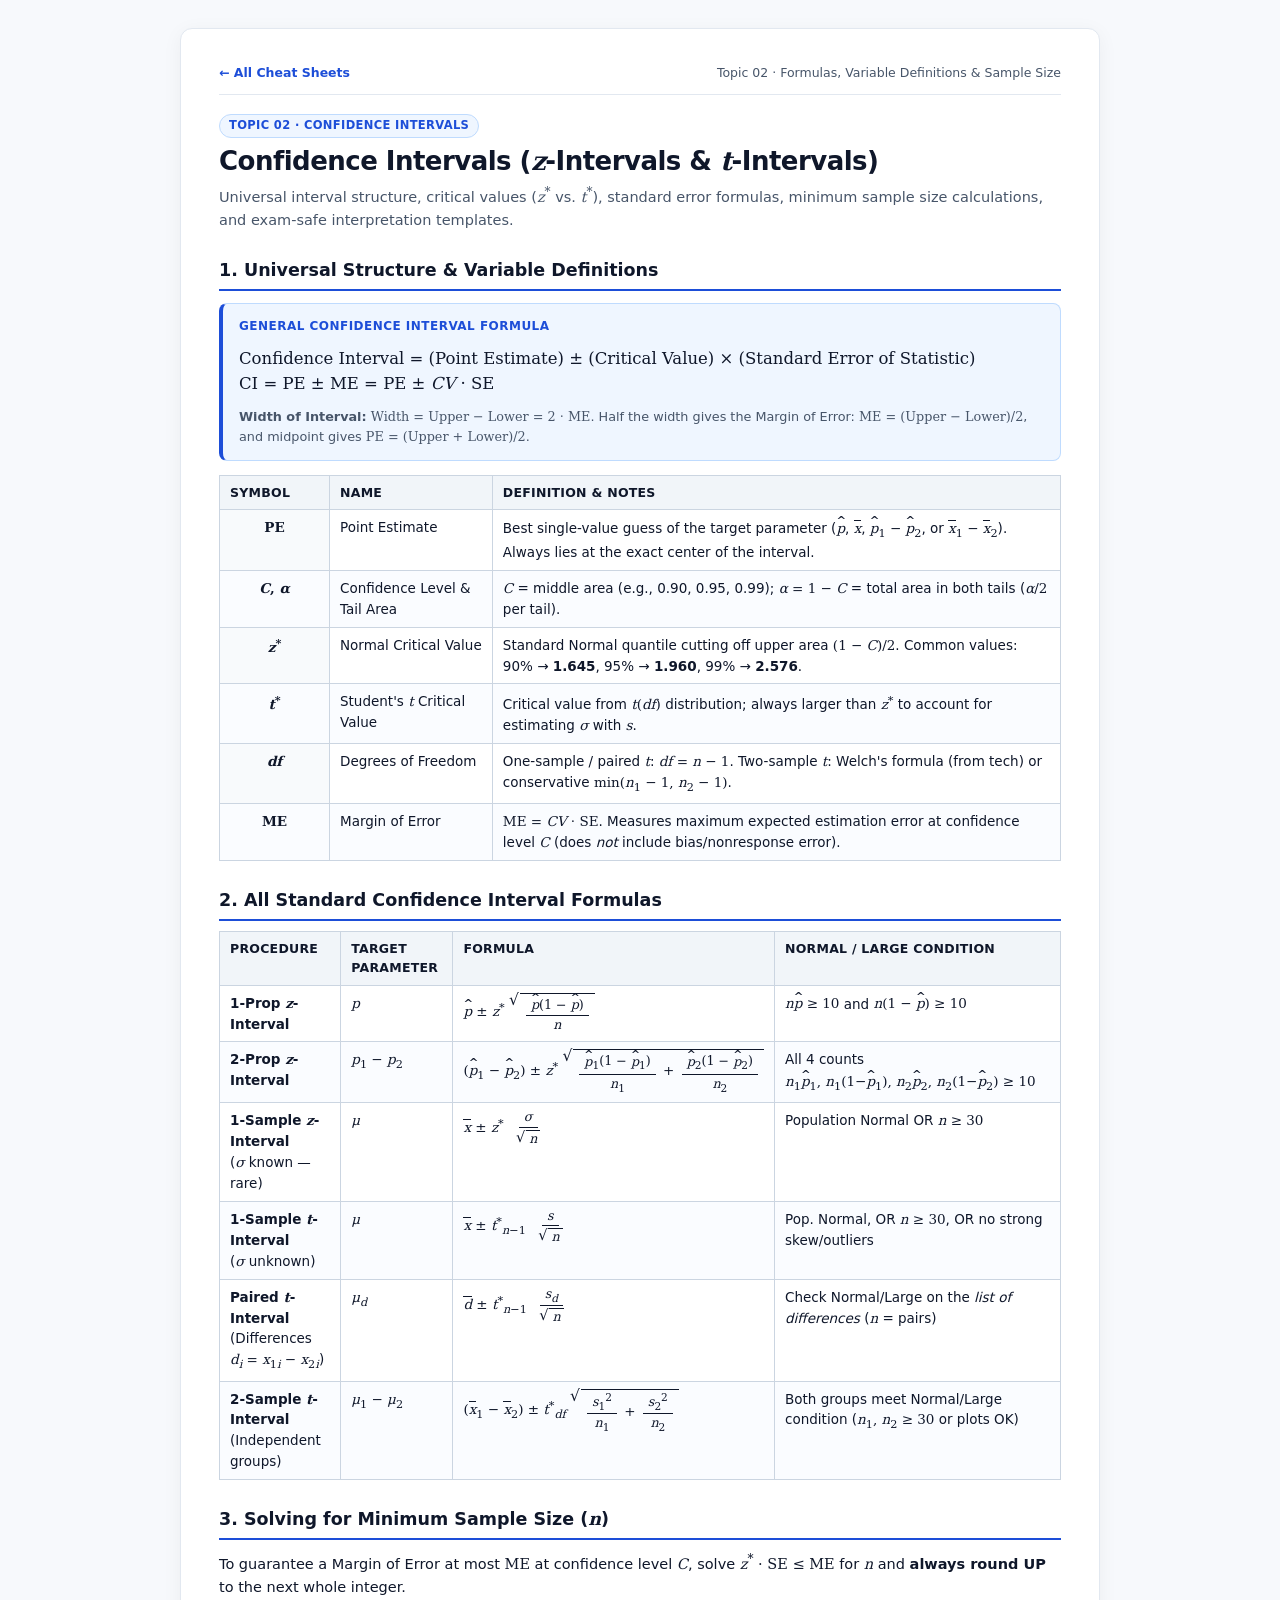
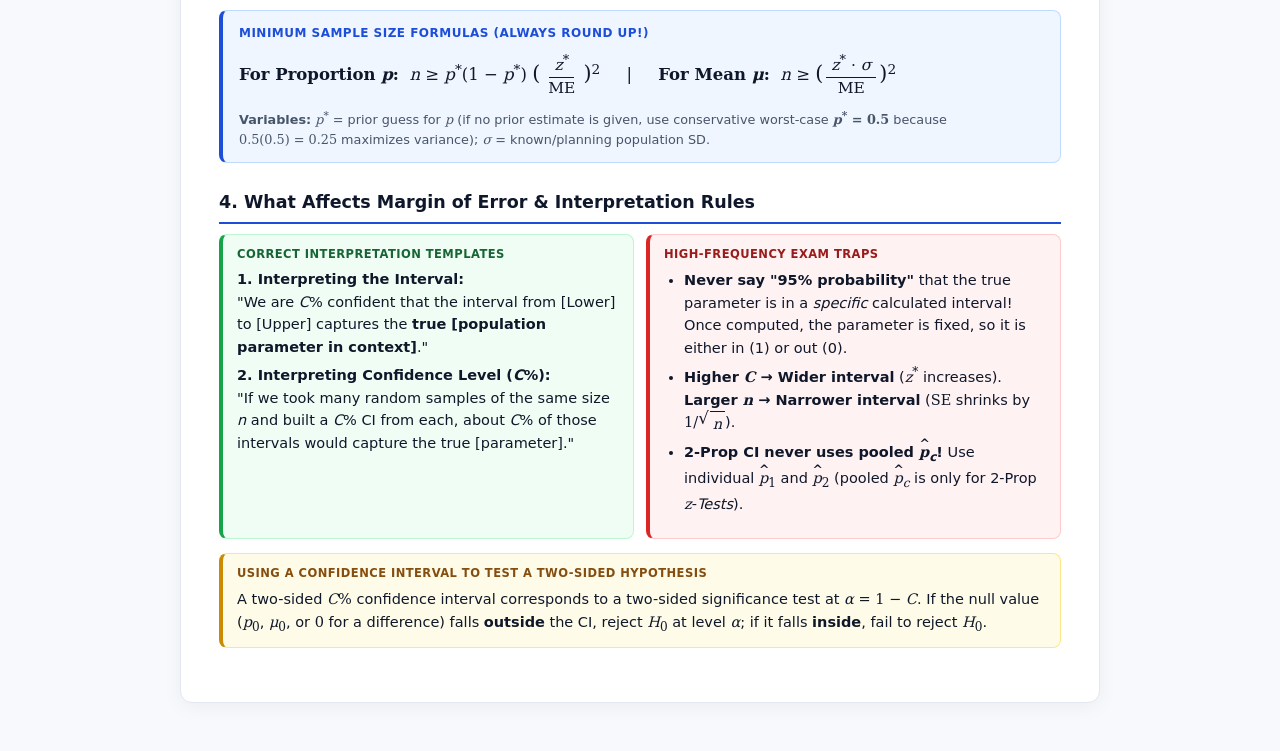
==== confidence-intervals.html @ 9863756f "feat(topic-02): confidence intervals, z and t" ====
<!DOCTYPE html>
<html lang="en">
<head>
  <meta charset="UTF-8" />
  <meta name="viewport" content="width=device-width, initial-scale=1.0" />
  <title>Confidence Intervals (z &amp; t Intervals) — Stats Cheat Sheet</title>
  <link rel="stylesheet" href="styles.css" />
</head>
<body>
  <div class="page">
    <div class="topbar no-print">
      <a href="index.html">← All Cheat Sheets</a>
      <span>Topic 02 · Formulas, Variable Definitions &amp; Sample Size</span>
    </div>

    <span class="badge">Topic 02 · Confidence Intervals</span>
    <h1>Confidence Intervals (<span class="m"><i>z</i></span>-Intervals &amp; <span class="m"><i>t</i></span>-Intervals)</h1>
    <p class="subtitle">
      Universal interval structure, critical values (<span class="m"><i>z</i><sup>*</sup></span> vs. <span class="m"><i>t</i><sup>*</sup></span>), standard error formulas, minimum sample size calculations, and exam-safe interpretation templates.
    </p>

    <h2>1. Universal Structure &amp; Variable Definitions</h2>

    <div class="formula-card">
      <div class="formula-title">General Confidence Interval Formula</div>
      <div class="formula-main">
        <span class="m">
          Confidence Interval = (Point Estimate) &plusmn; (Critical Value) &times; (Standard Error of Statistic)
          <br />
          CI = PE &plusmn; ME = PE &plusmn; <i>CV</i> &middot; SE
        </span>
      </div>
      <div class="formula-note">
        <strong>Width of Interval:</strong> <span class="m">Width = Upper &minus; Lower = 2 &middot; ME</span>. Half the width gives the Margin of Error: <span class="m">ME = (Upper &minus; Lower)/2</span>, and midpoint gives <span class="m">PE = (Upper + Lower)/2</span>.
      </div>
    </div>

    <table>
      <thead>
        <tr>
          <th>Symbol</th>
          <th>Name</th>
          <th>Definition &amp; Notes</th>
        </tr>
      </thead>
      <tbody>
        <tr>
          <td class="sym-col"><span class="m">PE</span></td>
          <td>Point Estimate</td>
          <td>Best single-value guess of the target parameter (<span class="m"><span class="hat-wrap">p</span></span>, <span class="xbar">x</span>, <span class="m"><span class="hat-wrap">p</span><sub>1</sub> &minus; <span class="hat-wrap">p</span><sub>2</sub></span>, or <span class="m"><span class="xbar">x</span><sub>1</sub> &minus; <span class="xbar">x</span><sub>2</sub></span>). Always lies at the exact center of the interval.</td>
        </tr>
        <tr>
          <td class="sym-col"><span class="m"><i>C</i>, <i>&alpha;</i></span></td>
          <td>Confidence Level &amp; Tail Area</td>
          <td><span class="m"><i>C</i></span> = middle area (e.g., 0.90, 0.95, 0.99); <span class="m"><i>&alpha;</i> = 1 &minus; <i>C</i></span> = total area in both tails (<span class="m"><i>&alpha;</i>/2</span> per tail).</td>
        </tr>
        <tr>
          <td class="sym-col"><span class="m"><i>z</i><sup>*</sup></span></td>
          <td>Normal Critical Value</td>
          <td>Standard Normal quantile cutting off upper area <span class="m">(1 &minus; <i>C</i>)/2</span>. Common values: 90% &rarr; <strong>1.645</strong>, 95% &rarr; <strong>1.960</strong>, 99% &rarr; <strong>2.576</strong>.</td>
        </tr>
        <tr>
          <td class="sym-col"><span class="m"><i>t</i><sup>*</sup></span></td>
          <td>Student's <span class="m"><i>t</i></span> Critical Value</td>
          <td>Critical value from <span class="m"><i>t</i>(<i>df</i>)</span> distribution; always larger than <span class="m"><i>z</i><sup>*</sup></span> to account for estimating <span class="m"><i>&sigma;</i></span> with <span class="m"><i>s</i></span>.</td>
        </tr>
        <tr>
          <td class="sym-col"><span class="m"><i>df</i></span></td>
          <td>Degrees of Freedom</td>
          <td>One-sample / paired <span class="m"><i>t</i></span>: <span class="m"><i>df</i> = <i>n</i> &minus; 1</span>. Two-sample <span class="m"><i>t</i></span>: Welch's formula (from tech) or conservative <span class="m">min(<i>n</i><sub>1</sub> &minus; 1, <i>n</i><sub>2</sub> &minus; 1)</span>.</td>
        </tr>
        <tr>
          <td class="sym-col"><span class="m">ME</span></td>
          <td>Margin of Error</td>
          <td><span class="m">ME = <i>CV</i> &middot; SE</span>. Measures maximum expected estimation error at confidence level <span class="m"><i>C</i></span> (does <em>not</em> include bias/nonresponse error).</td>
        </tr>
      </tbody>
    </table>

    <h2>2. All Standard Confidence Interval Formulas</h2>
    <table>
      <thead>
        <tr>
          <th>Procedure</th>
          <th>Target Parameter</th>
          <th>Formula</th>
          <th>Normal / Large Condition</th>
        </tr>
      </thead>
      <tbody>
        <tr>
          <td><strong>1-Prop <span class="m"><i>z</i></span>-Interval</strong></td>
          <td><span class="m"><i>p</i></span></td>
          <td>
            <span class="m"><span class="hat-wrap">p</span> &plusmn; <i>z</i><sup>*</sup> <span class="radic"><span class="r-sign">&radic;</span><span class="r-body"><span class="frac"><span class="num"><span class="hat-wrap">p</span>(1 &minus; <span class="hat-wrap">p</span>)</span><span class="den"><i>n</i></span></span></span></span></span>
          </td>
          <td><span class="m"><i>n</i><span class="hat-wrap">p</span> &ge; 10</span> and <span class="m"><i>n</i>(1 &minus; <span class="hat-wrap">p</span>) &ge; 10</span></td>
        </tr>
        <tr>
          <td><strong>2-Prop <span class="m"><i>z</i></span>-Interval</strong></td>
          <td><span class="m"><i>p</i><sub>1</sub> &minus; <i>p</i><sub>2</sub></span></td>
          <td>
            <span class="m">(<span class="hat-wrap">p</span><sub>1</sub> &minus; <span class="hat-wrap">p</span><sub>2</sub>) &plusmn; <i>z</i><sup>*</sup> <span class="radic"><span class="r-sign">&radic;</span><span class="r-body"><span class="frac"><span class="num"><span class="hat-wrap">p</span><sub>1</sub>(1 &minus; <span class="hat-wrap">p</span><sub>1</sub>)</span><span class="den"><i>n</i><sub>1</sub></span></span> + <span class="frac"><span class="num"><span class="hat-wrap">p</span><sub>2</sub>(1 &minus; <span class="hat-wrap">p</span><sub>2</sub>)</span><span class="den"><i>n</i><sub>2</sub></span></span></span></span></span>
          </td>
          <td>All 4 counts <span class="m"><i>n</i><sub>1</sub><span class="hat-wrap">p</span><sub>1</sub>, <i>n</i><sub>1</sub>(1&minus;<span class="hat-wrap">p</span><sub>1</sub>), <i>n</i><sub>2</sub><span class="hat-wrap">p</span><sub>2</sub>, <i>n</i><sub>2</sub>(1&minus;<span class="hat-wrap">p</span><sub>2</sub>) &ge; 10</span></td>
        </tr>
        <tr>
          <td><strong>1-Sample <span class="m"><i>z</i></span>-Interval</strong><br />(<span class="m"><i>&sigma;</i></span> known — rare)</td>
          <td><span class="m"><i>&mu;</i></span></td>
          <td>
            <span class="m"><span class="xbar">x</span> &plusmn; <i>z</i><sup>*</sup> <span class="frac"><span class="num"><i>&sigma;</i></span><span class="den"><span class="radic"><span class="r-sign">&radic;</span><span class="r-body"><i>n</i></span></span></span></span></span>
          </td>
          <td>Population Normal OR <span class="m"><i>n</i> &ge; 30</span></td>
        </tr>
        <tr>
          <td><strong>1-Sample <span class="m"><i>t</i></span>-Interval</strong><br />(<span class="m"><i>&sigma;</i></span> unknown)</td>
          <td><span class="m"><i>&mu;</i></span></td>
          <td>
            <span class="m"><span class="xbar">x</span> &plusmn; <i>t</i><sup>*</sup><sub><i>n</i>&minus;1</sub> <span class="frac"><span class="num"><i>s</i></span><span class="den"><span class="radic"><span class="r-sign">&radic;</span><span class="r-body"><i>n</i></span></span></span></span></span>
          </td>
          <td>Pop. Normal, OR <span class="m"><i>n</i> &ge; 30</span>, OR no strong skew/outliers</td>
        </tr>
        <tr>
          <td><strong>Paired <span class="m"><i>t</i></span>-Interval</strong><br />(Differences <span class="m"><i>d<sub>i</sub></i> = <i>x</i><sub>1<i>i</i></sub> &minus; <i>x</i><sub>2<i>i</i></sub></span>)</td>
          <td><span class="m"><i>&mu;<sub>d</sub></i></span></td>
          <td>
            <span class="m"><span class="xbar">d</span> &plusmn; <i>t</i><sup>*</sup><sub><i>n</i>&minus;1</sub> <span class="frac"><span class="num"><i>s<sub>d</sub></i></span><span class="den"><span class="radic"><span class="r-sign">&radic;</span><span class="r-body"><i>n</i></span></span></span></span></span>
          </td>
          <td>Check Normal/Large on the <em>list of differences</em> (<span class="m"><i>n</i></span> = pairs)</td>
        </tr>
        <tr>
          <td><strong>2-Sample <span class="m"><i>t</i></span>-Interval</strong><br />(Independent groups)</td>
          <td><span class="m"><i>&mu;</i><sub>1</sub> &minus; <i>&mu;</i><sub>2</sub></span></td>
          <td>
            <span class="m">(<span class="xbar">x</span><sub>1</sub> &minus; <span class="xbar">x</span><sub>2</sub>) &plusmn; <i>t</i><sup>*</sup><sub><i>df</i></sub> <span class="radic"><span class="r-sign">&radic;</span><span class="r-body"><span class="frac"><span class="num"><i>s</i><sub>1</sub><sup>2</sup></span><span class="den"><i>n</i><sub>1</sub></span></span> + <span class="frac"><span class="num"><i>s</i><sub>2</sub><sup>2</sup></span><span class="den"><i>n</i><sub>2</sub></span></span></span></span></span>
          </td>
          <td>Both groups meet Normal/Large condition (<span class="m"><i>n</i><sub>1</sub>, <i>n</i><sub>2</sub> &ge; 30</span> or plots OK)</td>
        </tr>
      </tbody>
    </table>

    <h2>3. Solving for Minimum Sample Size (<span class="m"><i>n</i></span>)</h2>
    <p>
      To guarantee a Margin of Error at most <span class="m">ME</span> at confidence level <span class="m"><i>C</i></span>, solve <span class="m"><i>z</i><sup>*</sup> &middot; SE &le; ME</span> for <span class="m"><i>n</i></span> and <strong>always round UP</strong> to the next whole integer.
    </p>

    <div class="formula-card">
      <div class="formula-title">Minimum Sample Size Formulas (Always Round Up!)</div>
      <div class="formula-main">
        <span class="m">
          <strong>For Proportion <span class="m"><i>p</i></span>:</strong>&nbsp;
          <i>n</i> &ge; <i>p</i><sup>*</sup>(1 &minus; <i>p</i><sup>*</sup>)
          <span style="font-size: 1.25em;">(</span><span class="frac"><span class="num"><i>z</i><sup>*</sup></span><span class="den">ME</span></span><span style="font-size: 1.25em;">)</span><sup>2</sup>
          &nbsp;&nbsp;&nbsp;&nbsp;|&nbsp;&nbsp;&nbsp;&nbsp;
          <strong>For Mean <span class="m"><i>&mu;</i></span>:</strong>&nbsp;
          <i>n</i> &ge;
          <span style="font-size: 1.25em;">(</span><span class="frac"><span class="num"><i>z</i><sup>*</sup> &middot; <i>&sigma;</i></span><span class="den">ME</span></span><span style="font-size: 1.25em;">)</span><sup>2</sup>
        </span>
      </div>
      <div class="formula-note">
        <strong>Variables:</strong> <span class="m"><i>p</i><sup>*</sup></span> = prior guess for <span class="m"><i>p</i></span> (if no prior estimate is given, use conservative worst-case <strong><span class="m"><i>p</i><sup>*</sup> = 0.5</span></strong> because <span class="m">0.5(0.5) = 0.25</span> maximizes variance); <span class="m"><i>&sigma;</i></span> = known/planning population SD.
      </div>
    </div>

    <h2>4. What Affects Margin of Error &amp; Interpretation Rules</h2>
    <div class="grid-2">
      <div class="box-ok">
        <div class="box-label">Correct Interpretation Templates</div>
        <p style="margin-bottom: 6px;">
          <strong>1. Interpreting the Interval:</strong><br />
          "We are <em>C</em>% confident that the interval from [Lower] to [Upper] captures the <strong>true [population parameter in context]</strong>."
        </p>
        <p style="margin-bottom: 0;">
          <strong>2. Interpreting Confidence Level (<em>C</em>%):</strong><br />
          "If we took many random samples of the same size <em>n</em> and built a <em>C</em>% CI from each, about <em>C</em>% of those intervals would capture the true [parameter]."
        </p>
      </div>
      <div class="box-warn">
        <div class="box-label">High-Frequency Exam Traps</div>
        <ul>
          <li><strong>Never say "95% probability"</strong> that the true parameter is in a <em>specific</em> calculated interval! Once computed, the parameter is fixed, so it is either in (1) or out (0).</li>
          <li><strong>Higher <span class="m"><i>C</i></span> &rarr; Wider interval</strong> (<span class="m"><i>z</i><sup>*</sup></span> increases). <strong>Larger <span class="m"><i>n</i></span> &rarr; Narrower interval</strong> (<span class="m">SE</span> shrinks by <span class="m">1/<span class="radic"><span class="r-sign">&radic;</span><span class="r-body"><i>n</i></span></span></span>).</li>
          <li><strong>2-Prop CI never uses pooled <span class="hat-wrap">p</span><sub><i>c</i></sub>!</strong> Use individual <span class="m"><span class="hat-wrap">p</span><sub>1</sub></span> and <span class="m"><span class="hat-wrap">p</span><sub>2</sub></span> (pooled <span class="m"><span class="hat-wrap">p</span><sub><i>c</i></sub></span> is only for 2-Prop <span class="m"><i>z</i></span>-<em>Tests</em>).</li>
        </ul>
      </div>
    </div>

    <div class="box-note">
      <div class="box-label">Using a Confidence Interval to Test a Two-Sided Hypothesis</div>
      <p style="margin-bottom: 0;">
        A two-sided <span class="m"><i>C</i>%</span> confidence interval corresponds to a two-sided significance test at <span class="m"><i>&alpha;</i> = 1 &minus; <i>C</i></span>.
        If the null value (<span class="m"><i>p</i><sub>0</sub></span>, <span class="m"><i>&mu;</i><sub>0</sub></span>, or <span class="m">0</span> for a difference) falls <strong>outside</strong> the CI, reject <span class="m"><i>H</i><sub>0</sub></span> at level <span class="m"><i>&alpha;</i></span>; if it falls <strong>inside</strong>, fail to reject <span class="m"><i>H</i><sub>0</sub></span>.
      </p>
    </div>
  </div>
</body>
</html>
---- styles.css ----
/* Stats-CheatSheet — Shared Screen & Print (PDF) Stylesheet */
:root {
  --bg: #f7f9fc;
  --surface: #ffffff;
  --ink: #0f172a;
  --muted: #475569;
  --border: #cbd5e1;
  --border-soft: #e2e8f0;
  --accent: #1d4ed8;
  --accent-bg: #eff6ff;
  --accent-border: #bfdbfe;
  --warn-ink: #991b1b;
  --warn-bg: #fef2f2;
  --warn-border: #fecaca;
  --ok-ink: #166534;
  --ok-bg: #f0fdf4;
  --ok-border: #bbf7d0;
  --note-ink: #854d0e;
  --note-bg: #fefce8;
  --note-border: #fde68a;
  --code-bg: #f1f5f9;
}

* {
  box-sizing: border-box;
}

@page {
  size: A4;
  margin: 13mm 14mm;
}

body {
  margin: 0;
  padding: 28px 18px 48px;
  font-family: "Noto Sans", "DejaVu Sans", system-ui, -apple-system, sans-serif;
  color: var(--ink);
  background: var(--bg);
  line-height: 1.55;
  font-size: 14.5px;
  -webkit-print-color-adjust: exact;
  print-color-adjust: exact;
}

.page {
  max-width: 920px;
  margin: 0 auto;
  background: var(--surface);
  border: 1px solid var(--border-soft);
  border-radius: 12px;
  padding: 34px 38px 40px;
  box-shadow: 0 4px 20px rgba(15, 23, 42, 0.05);
}

.topbar {
  display: flex;
  justify-content: space-between;
  align-items: center;
  flex-wrap: wrap;
  gap: 10px;
  padding-bottom: 12px;
  margin-bottom: 18px;
  border-bottom: 1px solid var(--border-soft);
  font-size: 12.5px;
  color: var(--muted);
}

.topbar a {
  color: var(--accent);
  text-decoration: none;
  font-weight: 600;
}

.topbar a:hover {
  text-decoration: underline;
}

.badge {
  display: inline-block;
  padding: 2px 9px;
  border-radius: 999px;
  background: var(--accent-bg);
  border: 1px solid var(--accent-border);
  color: var(--accent);
  font-size: 11.5px;
  font-weight: 700;
  letter-spacing: 0.03em;
  text-transform: uppercase;
}

h1 {
  margin: 8px 0 6px;
  font-size: 26px;
  line-height: 1.2;
  color: var(--ink);
  letter-spacing: -0.02em;
}

.subtitle {
  margin: 0 0 22px;
  color: var(--muted);
  font-size: 14.5px;
}

h2 {
  margin: 26px 0 10px;
  padding-bottom: 5px;
  border-bottom: 2px solid var(--accent);
  font-size: 17.5px;
  color: var(--ink);
  break-after: avoid;
}

h3 {
  margin: 16px 0 8px;
  font-size: 15px;
  color: var(--accent);
  break-after: avoid;
}

p {
  margin: 0 0 10px;
}

ul, ol {
  margin: 6px 0 12px;
  padding-left: 20px;
}

li {
  margin-bottom: 4px;
}

code {
  font-family: "JetBrains Mono", "DejaVu Sans Mono", monospace;
  font-size: 0.88em;
  background: var(--code-bg);
  padding: 1px 5px;
  border-radius: 4px;
  color: #1e293b;
}

/* Mathematical Typography */
.m {
  font-family: "DejaVu Serif", "Liberation Serif", Georgia, serif;
  font-style: normal;
  white-space: nowrap;
}

.m i, var.sym {
  font-family: "DejaVu Serif", "Liberation Serif", Georgia, serif;
  font-style: italic;
}

.xbar {
  display: inline-block;
  border-top: 1.35px solid currentColor;
  line-height: 0.95;
  padding-top: 1px;
  font-family: "DejaVu Serif", Georgia, serif;
  font-style: italic;
}

.hat-wrap {
  position: relative;
  display: inline-block;
  font-family: "DejaVu Serif", Georgia, serif;
  font-style: italic;
  padding-top: 0.35em;
  line-height: 1;
}

.hat-wrap::before {
  content: "^";
  position: absolute;
  top: -0.15em;
  left: 50%;
  transform: translateX(-45%);
  font-style: normal;
  font-size: 0.85em;
  font-weight: 600;
}

.frac {
  display: inline-flex;
  flex-direction: column;
  align-items: center;
  vertical-align: middle;
  margin: 0 3px;
  font-family: "DejaVu Serif", Georgia, serif;
  font-size: 0.94em;
  line-height: 1.15;
}

.frac > .num {
  border-bottom: 1.3px solid currentColor;
  padding: 0 5px 2px;
  text-align: center;
}

.frac > .den {
  padding: 2px 5px 0;
  text-align: center;
}

.radic {
  display: inline-flex;
  align-items: stretch;
  vertical-align: middle;
  font-family: "DejaVu Serif", Georgia, serif;
}

.radic > .r-sign {
  font-size: 1.15em;
  line-height: 1;
  margin-right: 1px;
}

.radic > .r-body {
  border-top: 1.3px solid currentColor;
  padding: 1px 3px 0;
  display: inline-block;
}

/* Cards & Boxes */
.formula-card {
  background: var(--accent-bg);
  border: 1px solid var(--accent-border);
  border-left: 4px solid var(--accent);
  border-radius: 8px;
  padding: 13px 16px;
  margin: 12px 0 14px;
  break-inside: avoid;
}

.formula-title {
  font-size: 12px;
  font-weight: 700;
  text-transform: uppercase;
  letter-spacing: 0.04em;
  color: var(--accent);
  margin-bottom: 6px;
}

.formula-main {
  font-size: 16.5px;
  padding: 4px 0 6px;
  color: var(--ink);
  overflow-x: auto;
}

.formula-note {
  font-size: 12.8px;
  color: var(--muted);
  margin-top: 4px;
}

.grid-2 {
  display: grid;
  grid-template-columns: repeat(2, minmax(0, 1fr));
  gap: 12px;
  margin: 10px 0 14px;
  break-inside: avoid;
}

.box-warn {
  background: var(--warn-bg);
  border: 1px solid var(--warn-border);
  border-left: 4px solid #dc2626;
  border-radius: 8px;
  padding: 11px 14px;
  break-inside: avoid;
}

.box-ok {
  background: var(--ok-bg);
  border: 1px solid var(--ok-border);
  border-left: 4px solid #16a34a;
  border-radius: 8px;
  padding: 11px 14px;
  break-inside: avoid;
}

.box-note {
  background: var(--note-bg);
  border: 1px solid var(--note-border);
  border-left: 4px solid #ca8a04;
  border-radius: 8px;
  padding: 11px 14px;
  margin: 10px 0 14px;
  break-inside: avoid;
}

.box-label {
  font-size: 11.5px;
  font-weight: 700;
  text-transform: uppercase;
  letter-spacing: 0.04em;
  margin-bottom: 5px;
}

.box-warn .box-label { color: var(--warn-ink); }
.box-ok .box-label { color: var(--ok-ink); }
.box-note .box-label { color: var(--note-ink); }

/* Tables */
table {
  width: 100%;
  border-collapse: collapse;
  margin: 10px 0 16px;
  font-size: 13.5px;
  break-inside: avoid;
}

th, td {
  border: 1px solid var(--border);
  padding: 7px 10px;
  text-align: left;
  vertical-align: top;
}

th {
  background: #f1f5f9;
  font-weight: 700;
  color: var(--ink);
  font-size: 12.5px;
  text-transform: uppercase;
  letter-spacing: 0.02em;
}

tr:nth-child(even) td {
  background: #fafcff;
}

td.sym-col {
  width: 110px;
  font-weight: 600;
  text-align: center;
  background: #f8fafc;
}

/* Print optimization */
@media print {
  body {
    background: #ffffff;
    padding: 0;
    font-size: 11.5pt;
  }
  .page {
    max-width: none;
    border: none;
    border-radius: 0;
    box-shadow: none;
    padding: 0;
  }
  .no-print {
    display: none !important;
  }
  a {
    color: inherit;
    text-decoration: none;
  }
  h2 {
    margin-top: 18px;
  }
}

@media (max-width: 720px) {
  .page {
    padding: 20px 16px;
  }
  .grid-2 {
    grid-template-columns: 1fr;
  }
}
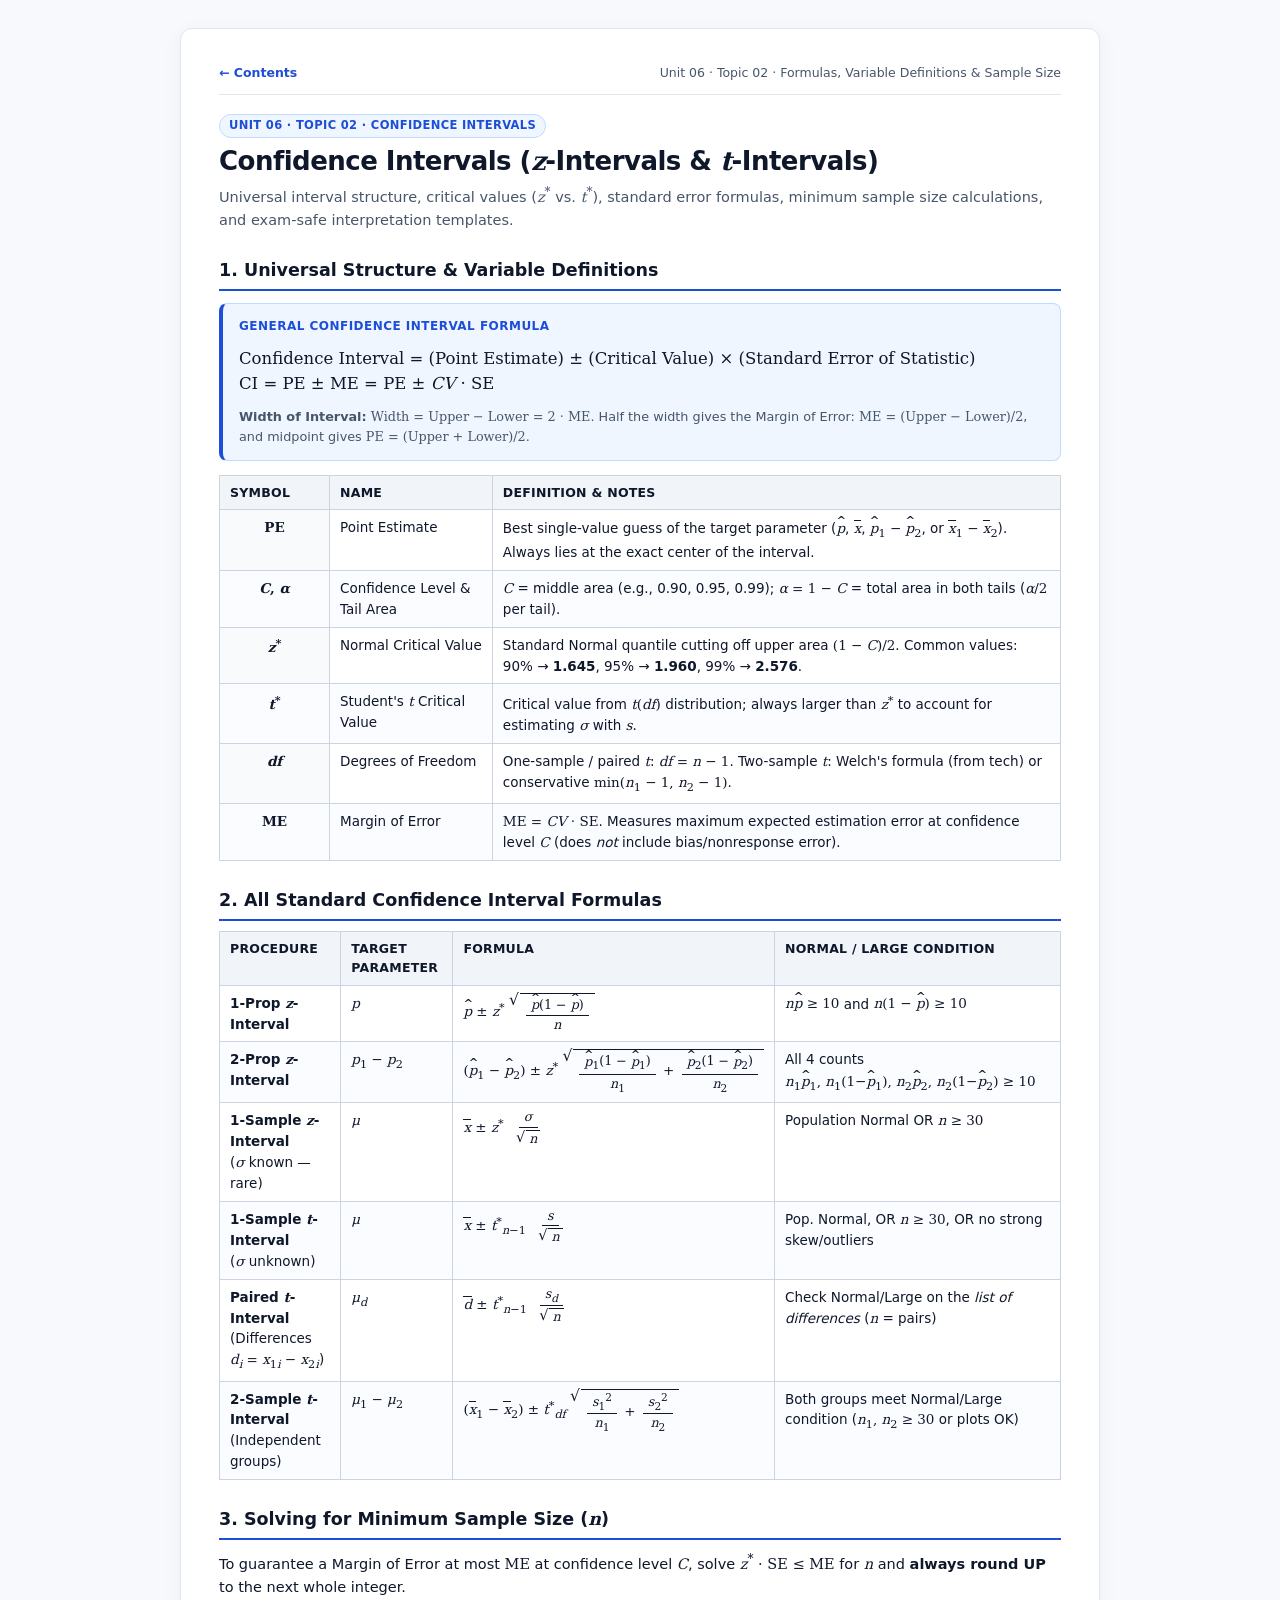
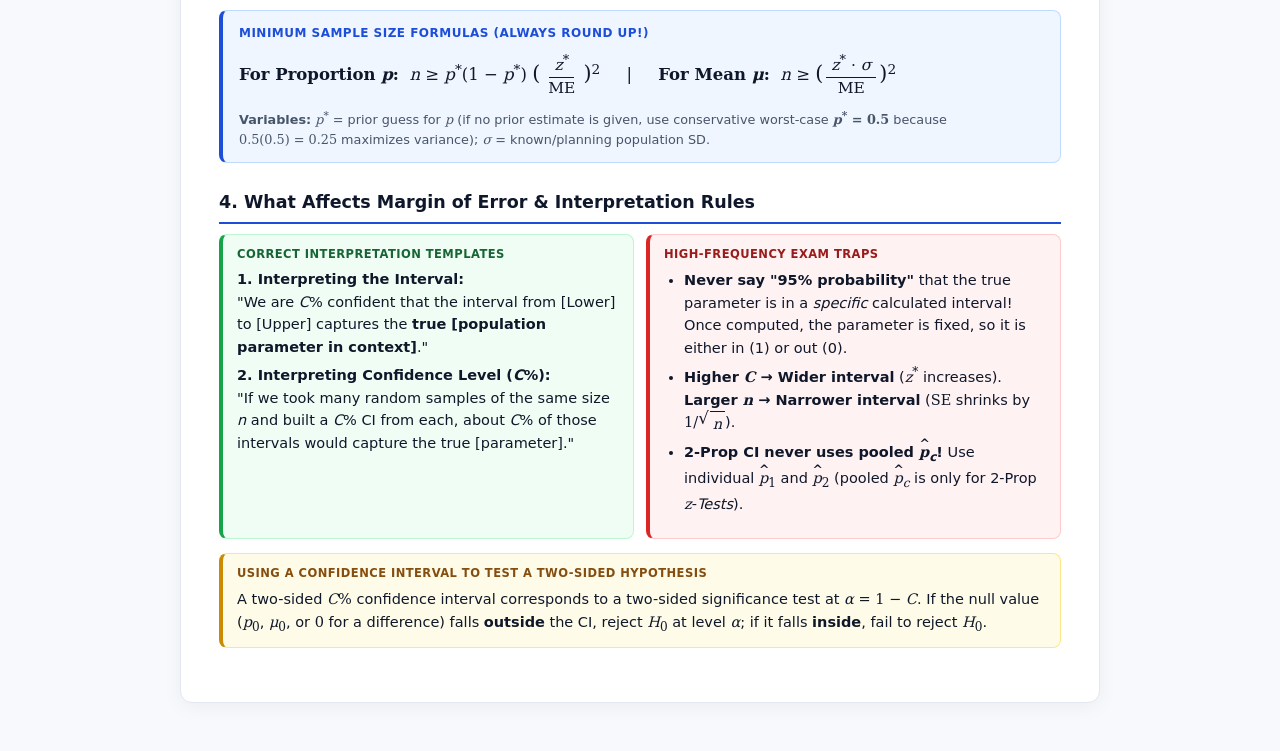
==== commit 337f82e7: "feat(site): restructure the lecture as a nine-chapter book with a table of contents tools/chapters.p" ====
--- a/confidence-intervals.html
+++ b/confidence-intervals.html
@@ -9,11 +9,11 @@
 <body>
   <div class="page">
     <div class="topbar no-print">
-      <a href="index.html">← All Cheat Sheets</a>
-      <span>Topic 02 · Formulas, Variable Definitions &amp; Sample Size</span>
+      <a href="index.html">← Contents</a>
+      <span>Unit 06 · Topic 02 · Formulas, Variable Definitions &amp; Sample Size</span>
     </div>
 
-    <span class="badge">Topic 02 · Confidence Intervals</span>
+    <span class="badge">Unit 06 · Topic 02 · Confidence Intervals</span>
     <h1>Confidence Intervals (<span class="m"><i>z</i></span>-Intervals &amp; <span class="m"><i>t</i></span>-Intervals)</h1>
     <p class="subtitle">
       Universal interval structure, critical values (<span class="m"><i>z</i><sup>*</sup></span> vs. <span class="m"><i>t</i><sup>*</sup></span>), standard error formulas, minimum sample size calculations, and exam-safe interpretation templates.
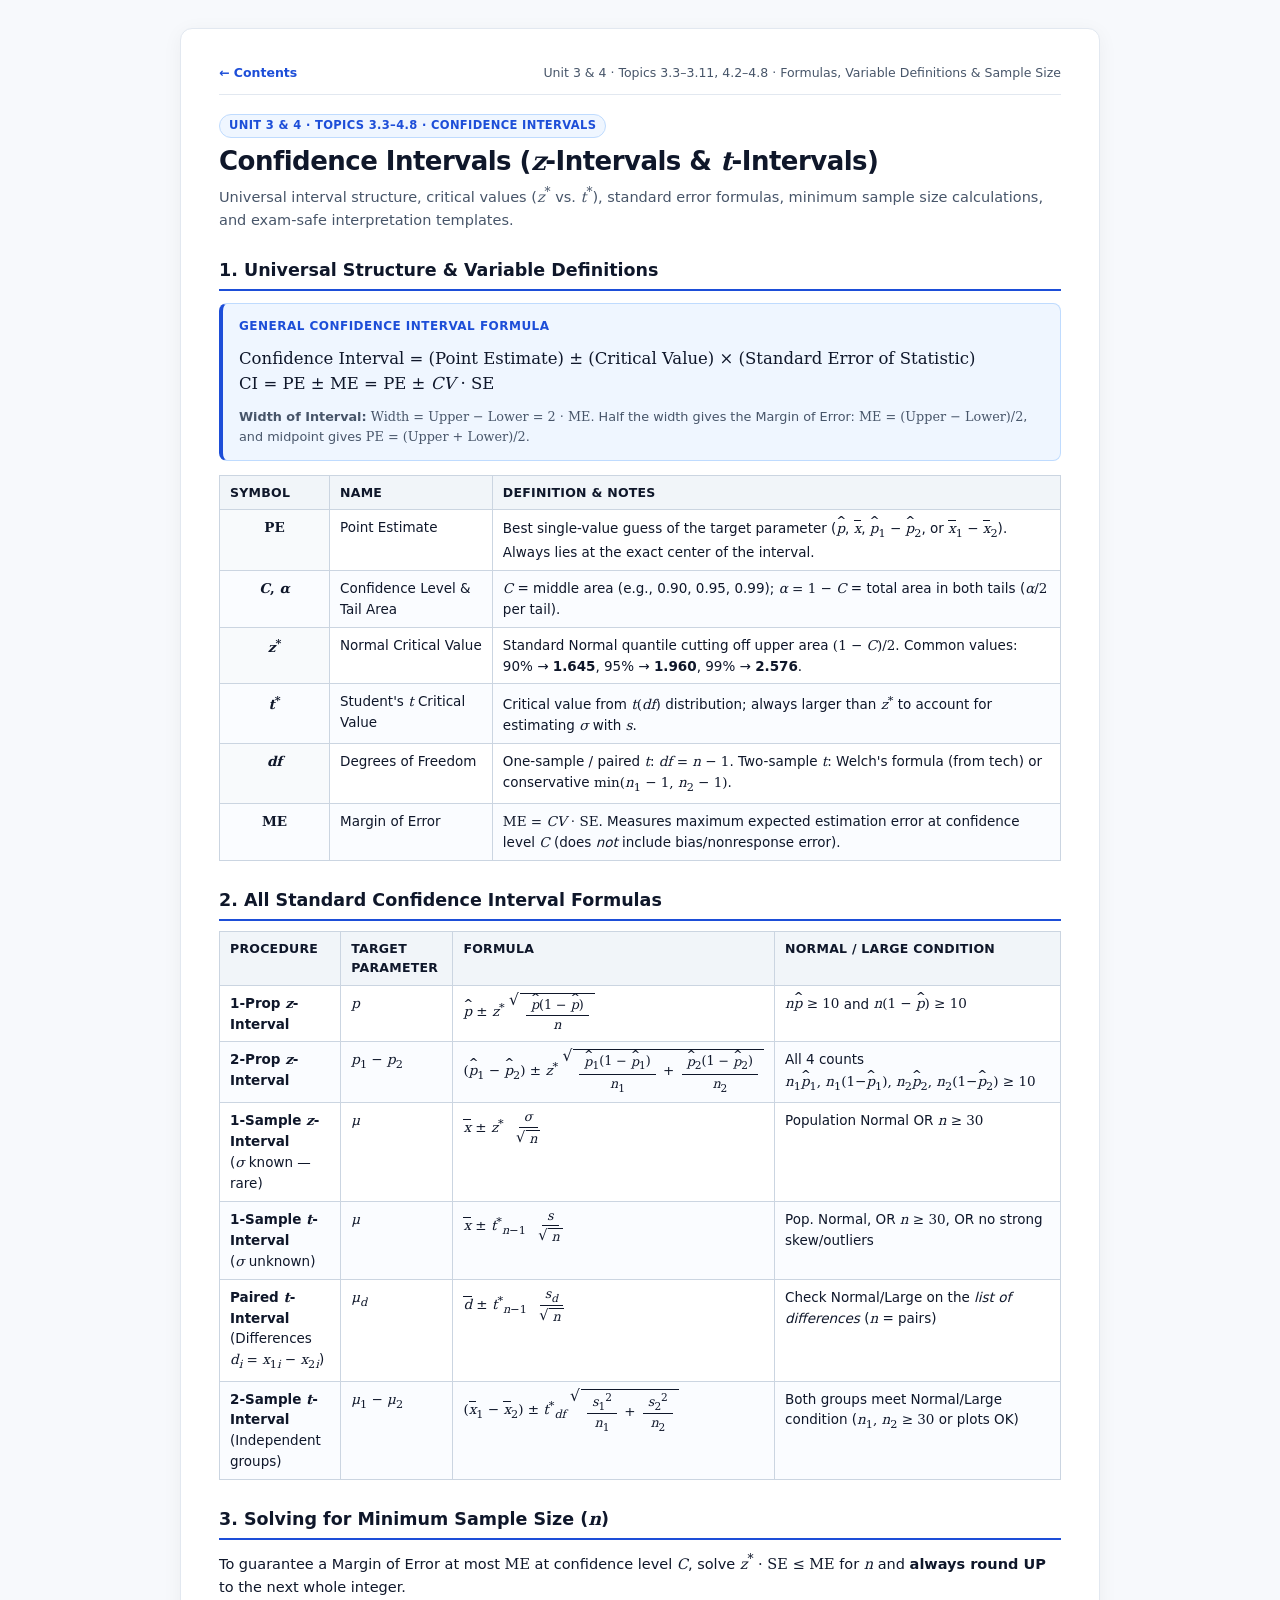
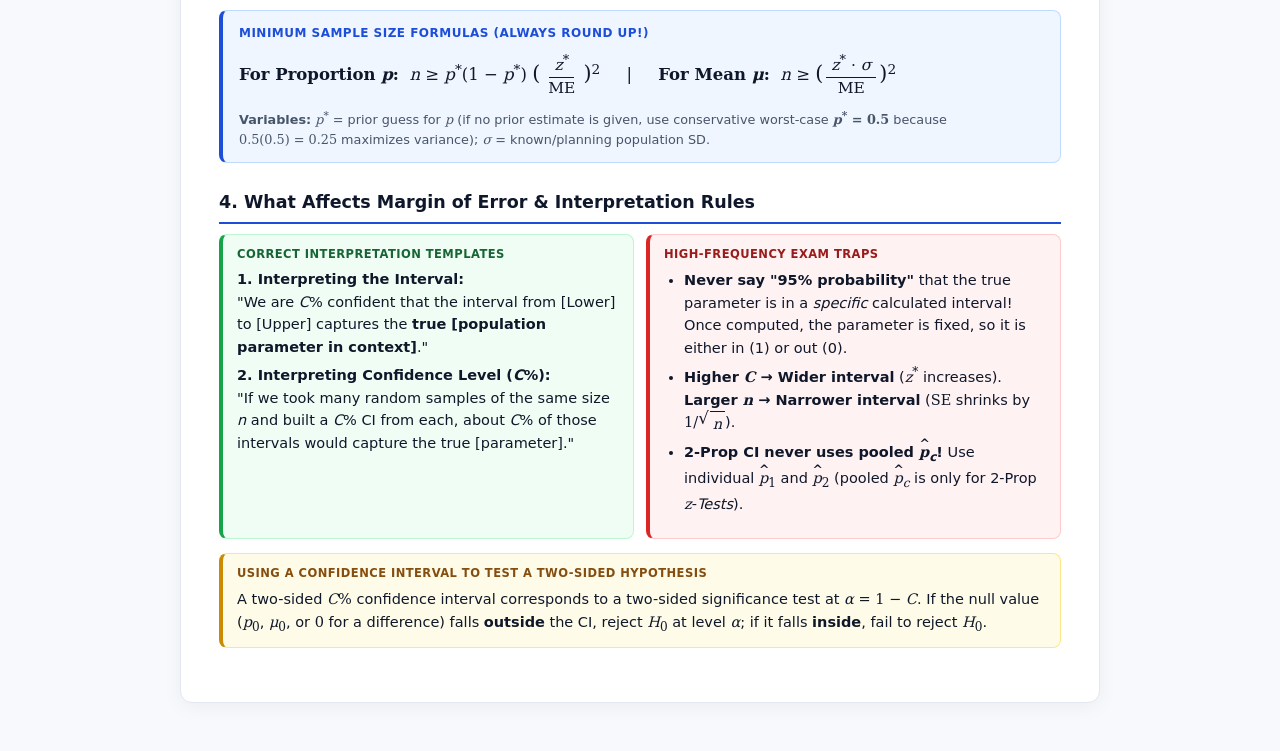
==== commit f6422aea: "feat(site): rebuild the chapter map from the AP Statistics CED effective Fall 2026 The Fall 2026 fra" ====
--- a/confidence-intervals.html
+++ b/confidence-intervals.html
@@ -10,10 +10,10 @@
   <div class="page">
     <div class="topbar no-print">
       <a href="index.html">← Contents</a>
-      <span>Unit 06 · Topic 02 · Formulas, Variable Definitions &amp; Sample Size</span>
+      <span>Unit 3 &amp; 4 · Topics 3.3–3.11, 4.2–4.8 · Formulas, Variable Definitions &amp; Sample Size</span>
     </div>
 
-    <span class="badge">Unit 06 · Topic 02 · Confidence Intervals</span>
+    <span class="badge">Unit 3 &amp; 4 · Topics 3.3–4.8 · Confidence Intervals</span>
     <h1>Confidence Intervals (<span class="m"><i>z</i></span>-Intervals &amp; <span class="m"><i>t</i></span>-Intervals)</h1>
     <p class="subtitle">
       Universal interval structure, critical values (<span class="m"><i>z</i><sup>*</sup></span> vs. <span class="m"><i>t</i><sup>*</sup></span>), standard error formulas, minimum sample size calculations, and exam-safe interpretation templates.
